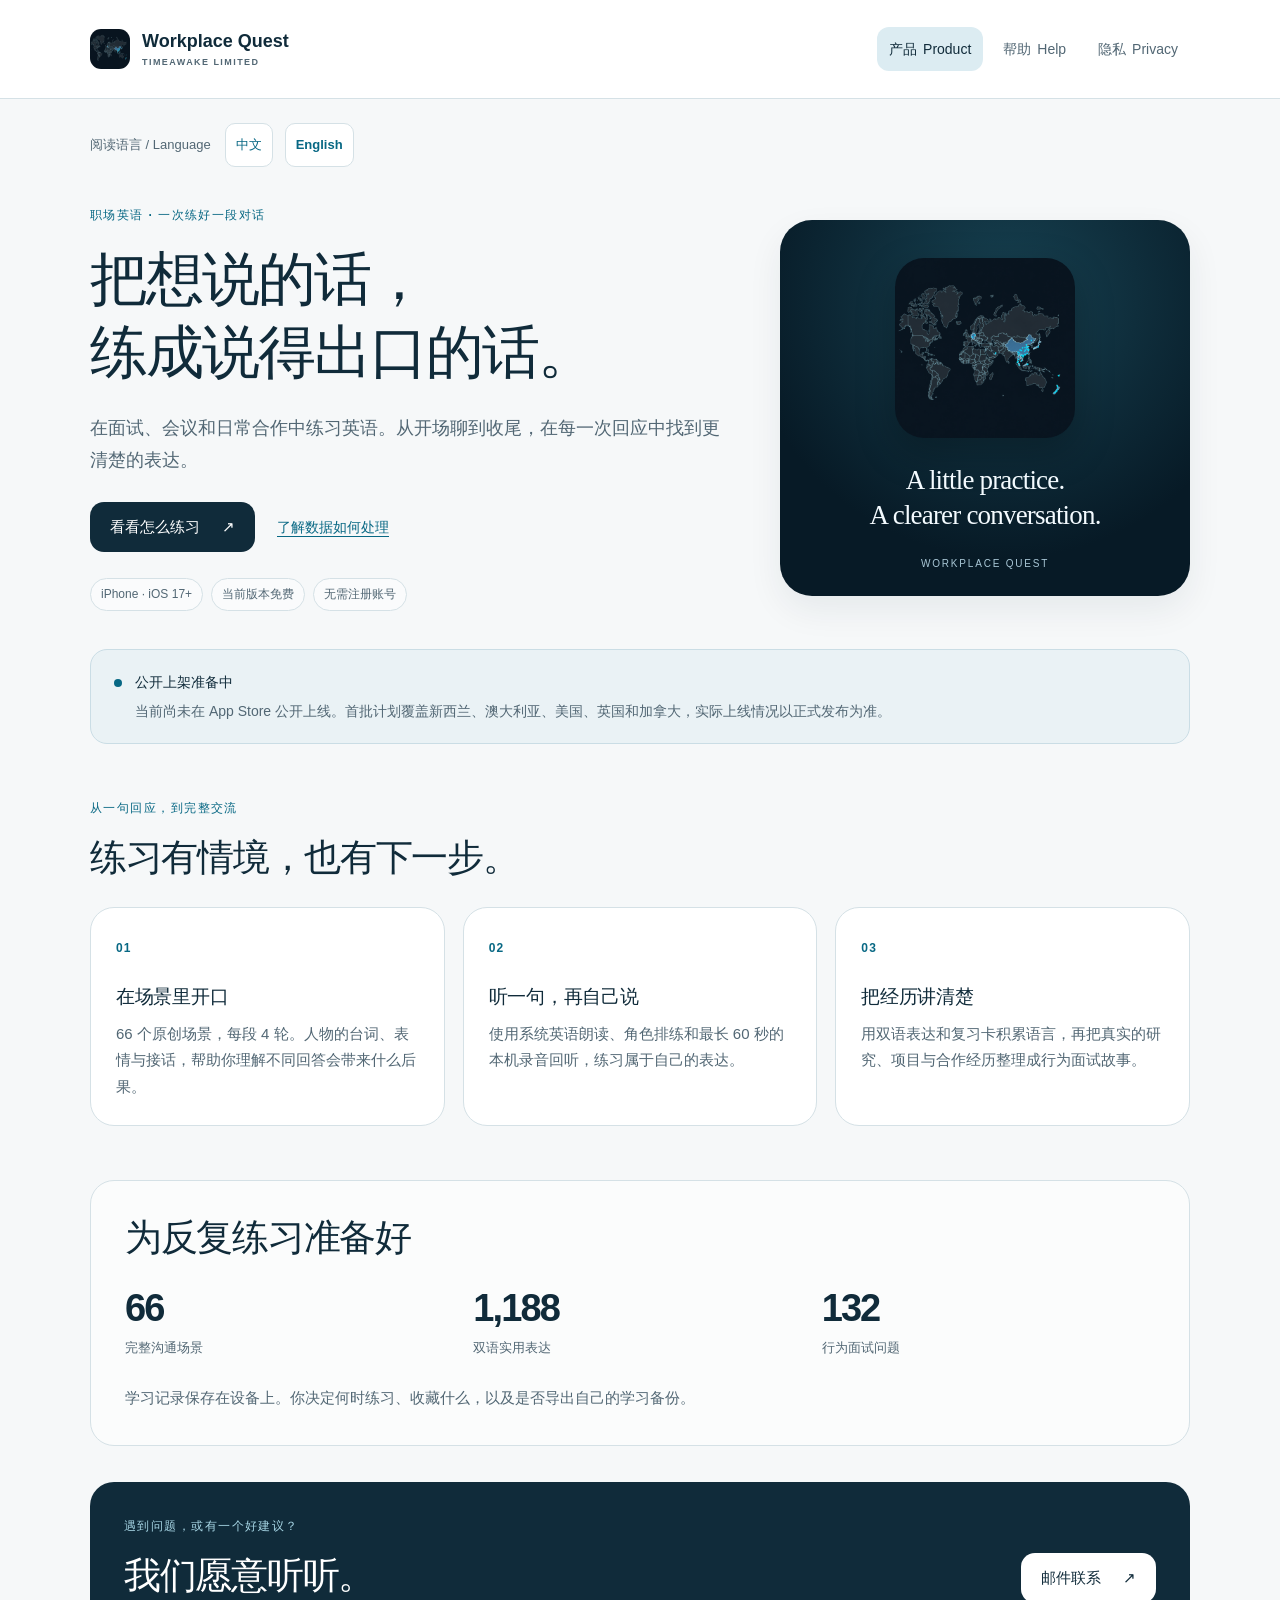
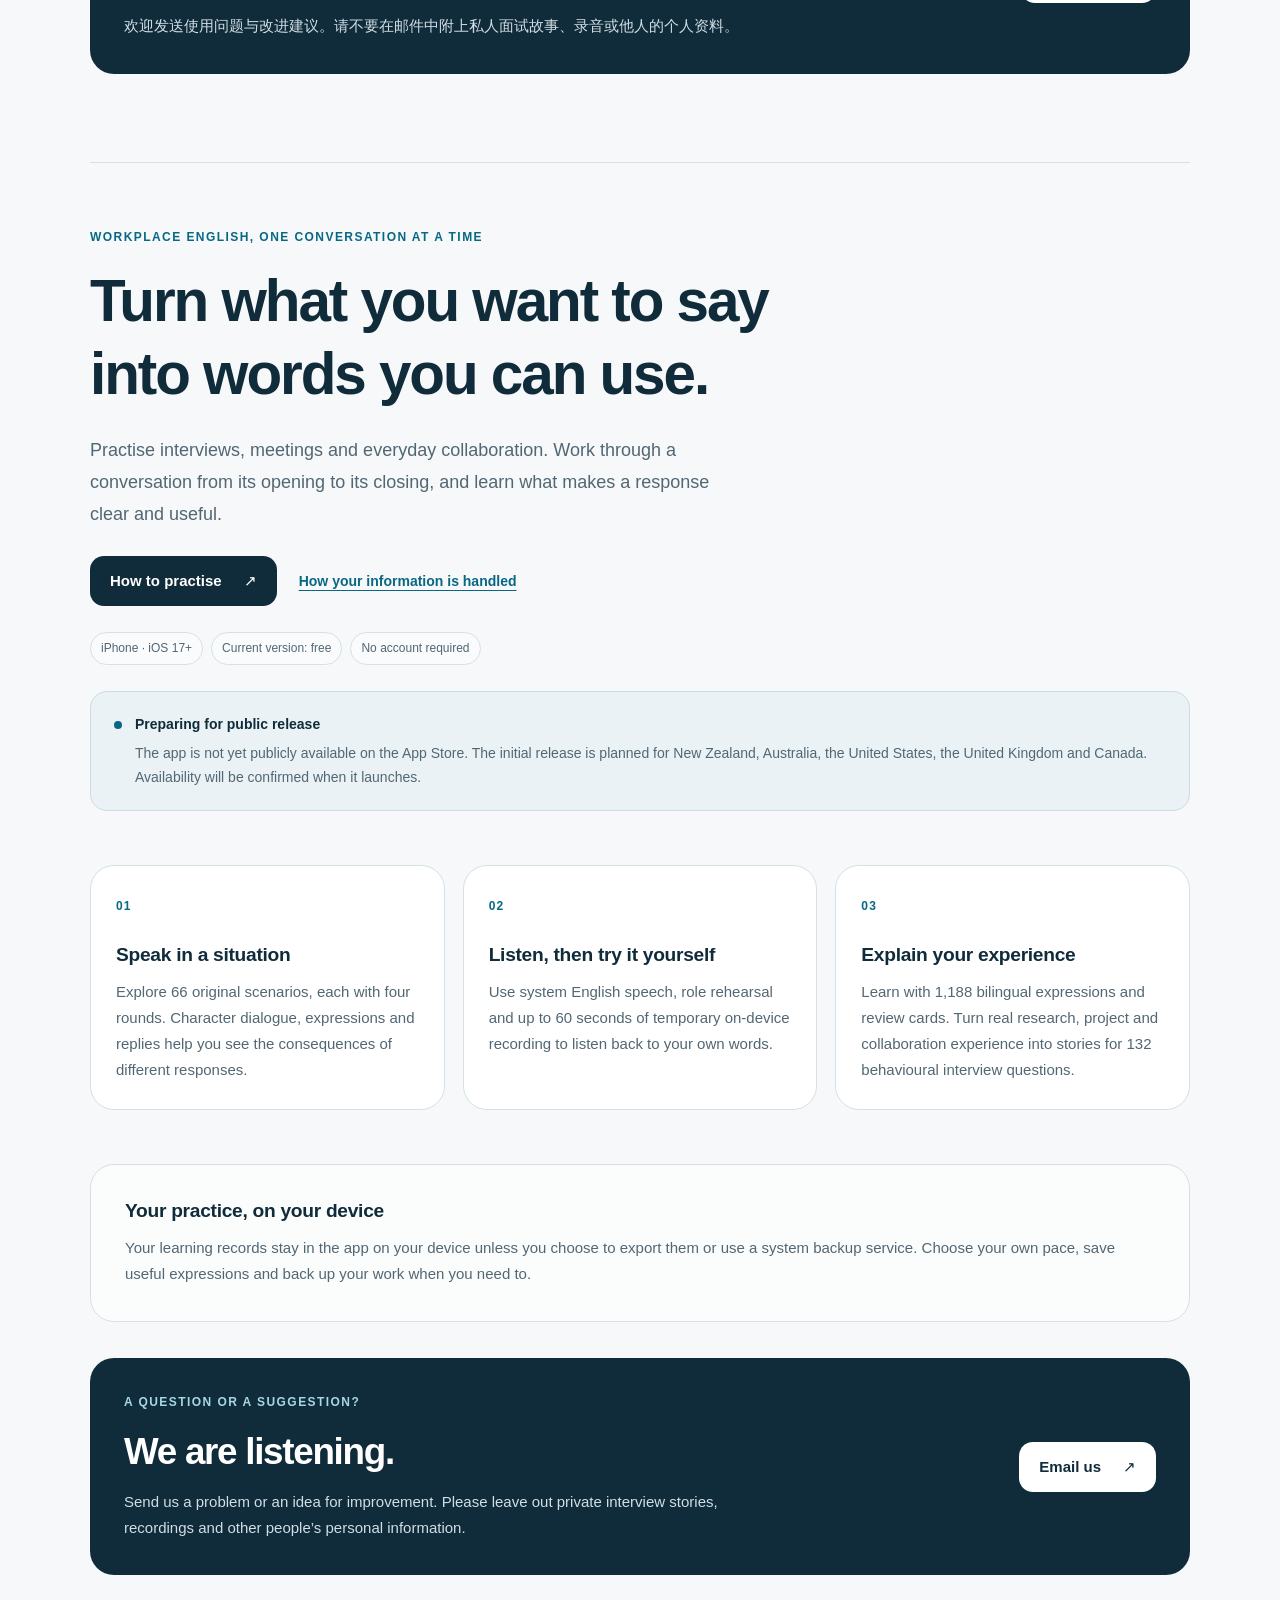
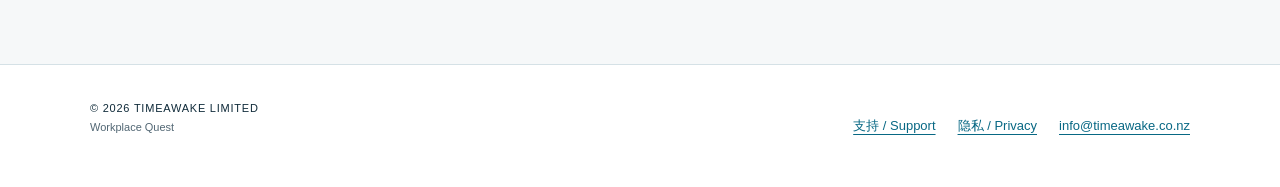
==== index.html @ f2a4020d "Publish Workplace Quest support and privacy pages" ====
<!doctype html>
<html lang="zh-Hans">
<head>
<meta charset="utf-8">
<meta name="viewport" content="width=device-width, initial-scale=1">
<meta name="description" content="Workplace Quest：66个原创职场英语场景，双语表达与口语练习。当前免费，公开上架准备中。">
<meta name="theme-color" content="#0a2433">
<title>职场英语练习 / Workplace English Practice · Workplace Quest</title>
<link rel="icon" type="image/png" href="favicon.png">
<link rel="stylesheet" href="styles.css">
</head>
<body>
<a class="skip-link" href="#main">跳到正文 / Skip to content</a>
<header class="site-header">
<div class="shell header-inner">
<a class="brand" href="index.html"><img src="icon.png" width="40" height="40" alt=""><span>Workplace Quest<small>TIMEAWAKE LIMITED</small></span></a>
<nav class="primary-nav" aria-label="网站导航 / Site navigation">
<a href="index.html" aria-current="page">产品 <span lang="en">Product</span></a>
<a href="support.html">帮助 <span lang="en">Help</span></a>
<a href="privacy.html">隐私 <span lang="en">Privacy</span></a>
</nav>
</div>
</header>
<main id="main" class="shell" tabindex="-1">
<nav class="language-nav" aria-label="选择阅读语言 / Reading language"><span>阅读语言 / Language</span><a href="#zh" lang="zh-Hans" hreflang="zh-Hans">中文</a><a href="#en" lang="en" hreflang="en">English</a></nav>

<section id="zh" lang="zh-Hans" class="language-section">
<div class="hero">
<div class="hero-copy"><p class="eyebrow">职场英语 · 一次练好一段对话</p><h1>把想说的话，<br>练成说得出口的话。</h1><p class="lead">在面试、会议和日常合作中练习英语。从开场聊到收尾，在每一次回应中找到更清楚的表达。</p><div class="hero-actions"><a class="button" href="support.html#zh">看看怎么练习 <span aria-hidden="true">↗</span></a><a class="text-link" href="privacy.html#zh">了解数据如何处理</a></div><ul class="pills"><li>iPhone · iOS 17+</li><li>当前版本免费</li><li>无需注册账号</li></ul></div>
<div class="hero-art"><img class="hero-icon" src="icon.png" width="210" height="210" alt="Workplace Quest 世界地图图标"><p lang="en">A little practice.<br>A clearer conversation.</p><span class="art-label">Workplace Quest</span></div>
</div>
<div class="release-note"><span class="status-dot" aria-hidden="true"></span><div><strong>公开上架准备中</strong><p>当前尚未在 App Store 公开上线。首批计划覆盖新西兰、澳大利亚、美国、英国和加拿大，实际上线情况以正式发布为准。</p></div></div>
<section class="section-block" aria-labelledby="features-zh"><div class="section-heading"><p class="eyebrow">从一句回应，到完整交流</p><h2 id="features-zh">练习有情境，也有下一步。</h2></div><div class="feature-grid">
<article class="feature-card"><span class="number">01</span><h3>在场景里开口</h3><p>66 个原创场景，每段 4 轮。人物的台词、表情与接话，帮助你理解不同回答会带来什么后果。</p></article>
<article class="feature-card"><span class="number">02</span><h3>听一句，再自己说</h3><p>使用系统英语朗读、角色排练和最长 60 秒的本机录音回听，练习属于自己的表达。</p></article>
<article class="feature-card"><span class="number">03</span><h3>把经历讲清楚</h3><p>用双语表达和复习卡积累语言，再把真实的研究、项目与合作经历整理成行为面试故事。</p></article>
</div></section>
<section class="quiet-panel" aria-labelledby="numbers-zh"><h2 id="numbers-zh">为反复练习准备好</h2><dl class="stats"><div><dt>66</dt><dd>完整沟通场景</dd></div><div><dt>1,188</dt><dd>双语实用表达</dd></div><div><dt>132</dt><dd>行为面试问题</dd></div></dl><p>学习记录保存在设备上。你决定何时练习、收藏什么，以及是否导出自己的学习备份。</p></section>
<section class="contact-panel"><div><p class="eyebrow">遇到问题，或有一个好建议？</p><h2>我们愿意听听。</h2><p>欢迎发送使用问题与改进建议。请不要在邮件中附上私人面试故事、录音或他人的个人资料。</p></div><a class="button button-light" href="mailto:info@timeawake.co.nz?subject=Workplace%20Quest%20feedback">邮件联系 <span aria-hidden="true">↗</span></a></section>
</section>
<section id="en" lang="en" class="language-section english-section">
<div class="section-heading"><p class="eyebrow">WORKPLACE ENGLISH, ONE CONVERSATION AT A TIME</p><h2 class="display-heading">Turn what you want to say<br>into words you can use.</h2><p class="lead">Practise interviews, meetings and everyday collaboration. Work through a conversation from its opening to its closing, and learn what makes a response clear and useful.</p><div class="hero-actions"><a class="button" href="support.html#en">How to practise <span aria-hidden="true">↗</span></a><a class="text-link" href="privacy.html#en">How your information is handled</a></div><ul class="pills"><li>iPhone · iOS 17+</li><li>Current version: free</li><li>No account required</li></ul></div>
<div class="release-note"><span class="status-dot" aria-hidden="true"></span><div><strong>Preparing for public release</strong><p>The app is not yet publicly available on the App Store. The initial release is planned for New Zealand, Australia, the United States, the United Kingdom and Canada. Availability will be confirmed when it launches.</p></div></div>
<div class="feature-grid section-block">
<article class="feature-card"><span class="number">01</span><h3>Speak in a situation</h3><p>Explore 66 original scenarios, each with four rounds. Character dialogue, expressions and replies help you see the consequences of different responses.</p></article>
<article class="feature-card"><span class="number">02</span><h3>Listen, then try it yourself</h3><p>Use system English speech, role rehearsal and up to 60 seconds of temporary on-device recording to listen back to your own words.</p></article>
<article class="feature-card"><span class="number">03</span><h3>Explain your experience</h3><p>Learn with 1,188 bilingual expressions and review cards. Turn real research, project and collaboration experience into stories for 132 behavioural interview questions.</p></article>
</div>
<div class="quiet-panel"><h3>Your practice, on your device</h3><p>Your learning records stay in the app on your device unless you choose to export them or use a system backup service. Choose your own pace, save useful expressions and back up your work when you need to.</p></div>
<section class="contact-panel"><div><p class="eyebrow">A QUESTION OR A SUGGESTION?</p><h2>We are listening.</h2><p>Send us a problem or an idea for improvement. Please leave out private interview stories, recordings and other people’s personal information.</p></div><a class="button button-light" href="mailto:info@timeawake.co.nz?subject=Workplace%20Quest%20feedback">Email us <span aria-hidden="true">↗</span></a></section>
</section>
</main>
<footer class="site-footer"><div class="shell footer-inner"><p>© 2026 TIMEAWAKE LIMITED<br><span>Workplace Quest</span></p><nav aria-label="页脚链接 / Footer links"><a href="support.html">支持 / Support</a><a href="privacy.html">隐私 / Privacy</a><a href="mailto:info@timeawake.co.nz">info@timeawake.co.nz</a></nav></div></footer>
</body>
</html>
---- styles.css ----
:root{color-scheme:light;--ink:#102b3a;--muted:#526774;--blue:#086884;--sky:#dcecf2;--paper:#f6f8f9;--line:#d5e1e6;--white:#fff;--radius:24px;font-family:-apple-system,BlinkMacSystemFont,"Segoe UI","PingFang SC","Microsoft YaHei",sans-serif;font-synthesis:none}
*{box-sizing:border-box}html{scroll-padding-top:24px}body{margin:0;background:var(--paper);color:var(--ink);line-height:1.75;font-size:16px;-webkit-text-size-adjust:100%}a{color:var(--blue);text-underline-offset:4px;text-decoration-thickness:1px;overflow-wrap:anywhere}a:hover{text-decoration-thickness:2px}a:focus-visible,summary:focus-visible{outline:3px solid #087da2;outline-offset:5px;border-radius:5px}p,h1,h2,h3,ul,ol,dl{margin-top:0}p{margin-bottom:1rem}p:last-child{margin-bottom:0}h1,h2,h3{line-height:1.25;letter-spacing:-.035em;overflow-wrap:anywhere}h1,.display-heading{font-size:clamp(2rem,4.9vw,3.65rem);font-weight:750;margin-bottom:24px}h2{font-size:clamp(1.6rem,3vw,2.3rem);margin-bottom:18px}h3{font-size:1.2rem;letter-spacing:-.015em;margin-bottom:12px}img{max-width:100%;height:auto;display:block}li+li{margin-top:8px}.shell{width:min(1100px,calc(100% - 48px));margin-inline:auto}.skip-link{position:absolute;left:12px;top:-120px;background:var(--white);padding:12px 18px;border:2px solid var(--blue);z-index:10}.skip-link:focus{top:12px}.site-header{background:var(--white);border-bottom:1px solid var(--line)}.header-inner{display:flex;justify-content:space-between;align-items:center;gap:20px;min-height:98px;padding-block:18px;flex-wrap:wrap}.brand{display:inline-flex;align-items:center;gap:12px;text-decoration:none;color:var(--ink);font-size:18px;font-weight:750;line-height:1.25}.brand img{border-radius:11px;flex:none}.brand small{display:block;font-size:9px;letter-spacing:.16em;color:var(--muted);margin-top:5px;font-weight:650}.primary-nav{display:flex;gap:8px;flex-wrap:wrap}.primary-nav a{display:flex;gap:6px;align-items:center;min-height:44px;padding:8px 12px;border-radius:12px;text-decoration:none;color:var(--muted);font-size:14px;font-weight:650}.primary-nav a[aria-current=page]{background:var(--sky);color:var(--ink)}.primary-nav a:hover{background:#edf4f7}.primary-nav span{font-weight:450}.language-nav{display:flex;align-items:center;gap:12px;flex-wrap:wrap;padding:24px 0 30px;color:var(--muted);font-size:13px}.language-nav>span{margin-right:2px}.language-nav a{min-height:44px;display:inline-flex;align-items:center;padding:6px 10px;background:var(--white);border:1px solid var(--line);border-radius:10px;text-decoration:none;font-weight:650}.language-section{scroll-margin-top:24px;padding-bottom:24px}.english-section{border-top:1px solid var(--line);margin-top:64px;padding-top:64px}.hero{display:grid;grid-template-columns:minmax(0,1.55fr) minmax(220px,1fr);gap:55px;align-items:center;padding:8px 0 38px}.eyebrow{font-size:12px;letter-spacing:.12em;font-weight:750;color:var(--blue);margin-bottom:16px}.lead{font-size:18px;line-height:1.8;color:var(--muted);max-width:650px}.hero-actions{display:flex;align-items:center;gap:22px;flex-wrap:wrap;margin-top:25px}.button{display:inline-flex;justify-content:center;align-items:center;gap:22px;min-height:48px;padding:12px 20px;background:var(--ink);color:var(--white);border-radius:14px;text-decoration:none;font-size:15px;font-weight:650;text-align:center}.button:hover{background:#194a61;text-decoration:none}.text-link{display:inline-flex;align-items:center;min-height:44px;font-weight:650;font-size:14px}.pills{list-style:none;display:flex;flex-wrap:wrap;gap:8px;padding:0;margin:26px 0 0}.pills li{margin:0;font-size:12px;padding:5px 10px;border:1px solid var(--line);border-radius:100px;color:var(--muted);background:#fff8}.hero-art{border-radius:32px;background:radial-gradient(circle at 55% 20%,#174252,#071a26 70%);padding:38px 22px 24px;display:flex;flex-direction:column;align-items:center;text-align:center;color:#f4fbff;min-width:0;box-shadow:0 14px 35px #132e3b12}.hero-icon{width:180px;border-radius:29px;box-shadow:0 14px 38px #0004}.hero-art p{font-family:Georgia,"Times New Roman",serif;font-size:27px;line-height:1.3;letter-spacing:-.03em;margin:25px 0 22px}.art-label{font-size:10px;letter-spacing:.18em;text-transform:uppercase;color:#a9c7d6}.release-note{display:flex;align-items:flex-start;gap:13px;padding:20px 23px;background:#eaf2f5;border:1px solid #cadde5;border-radius:17px;font-size:14px}.release-note p{color:var(--muted);margin-top:4px}.status-dot{width:8px;height:8px;background:var(--blue);border-radius:50%;margin-top:9px;flex:none}.section-block{margin-block:54px}.section-heading{margin-bottom:26px;max-width:800px}.feature-grid{display:grid;grid-template-columns:repeat(3,minmax(0,1fr));gap:18px}.feature-card{background:var(--white);border:1px solid var(--line);border-radius:var(--radius);padding:25px}.feature-card p{font-size:15px;color:var(--muted)}.number{display:inline-block;font-size:12px;letter-spacing:.1em;color:var(--blue);font-weight:750;margin-bottom:26px}.quiet-panel{padding:34px;border-radius:var(--radius);border:1px solid var(--line);background:#fff9}.quiet-panel>p{color:var(--muted);font-size:15px}.stats{display:grid;grid-template-columns:repeat(3,minmax(0,1fr));gap:15px;margin:25px 0}.stats dt{font-size:38px;line-height:1.2;letter-spacing:-.05em;font-weight:750}.stats dd{margin:6px 0 0;color:var(--muted);font-size:13px}.contact-panel{display:flex;align-items:center;justify-content:space-between;gap:28px;padding:34px;background:var(--ink);color:var(--white);border-radius:var(--radius);margin-top:36px}.contact-panel>div{max-width:650px}.contact-panel .eyebrow{color:#a7d6e5}.contact-panel p:not(.eyebrow){font-size:15px;color:#d0dfe5}.contact-panel h2{margin-bottom:14px}.button-light{background:var(--white);color:var(--ink);flex-shrink:0}.button-light:hover{background:var(--sky)}.narrow-section{max-width:800px;margin-inline:auto}.contact-card{background:var(--white);border:1px solid var(--line);border-radius:var(--radius);padding:28px;margin:30px 0}.contact-card h2,.contact-card h3{font-size:20px}.contact-card p{font-size:15px}.faq-list{margin:32px 0}.faq{border-bottom:1px solid var(--line);padding:0}.faq:first-child{border-top:1px solid var(--line)}.faq summary{cursor:pointer;padding:21px 4px;font-weight:650;min-height:48px;line-height:1.6}.faq-body{padding:0 4px 24px;color:var(--muted);font-size:15px}.faq-body ol{padding-left:23px}.small-print{font-size:13px;color:var(--muted)}.policy-summary{padding:22px;background:var(--sky);border-left:4px solid var(--blue);border-radius:0 14px 14px 0;margin:25px 0;font-size:15px}.policy-toc{display:grid;grid-template-columns:repeat(2,minmax(0,1fr));gap:4px 20px;margin:24px 0 40px;padding:22px;background:var(--white);border:1px solid var(--line);border-radius:18px}.policy-toc a{font-size:13px;min-height:44px;display:flex;align-items:center;line-height:1.5}.policy-section{margin-bottom:35px;scroll-margin-top:24px}.policy-section h3{font-size:21px}.policy-section p{font-size:15px;line-height:1.9;color:#344f60}.site-footer{margin-top:65px;padding:34px 0;border-top:1px solid var(--line);background:var(--white)}.footer-inner{display:flex;justify-content:space-between;gap:26px;flex-wrap:wrap}.footer-inner p{font-size:11px;letter-spacing:.07em;line-height:1.7}.footer-inner p span{color:var(--muted);letter-spacing:0}.footer-inner nav{display:flex;align-items:center;gap:8px 22px;flex-wrap:wrap}.footer-inner nav a{display:inline-flex;align-items:center;min-height:44px;font-size:13px}
@media(max-width:760px){.hero{grid-template-columns:1fr;gap:30px}.hero-art{max-width:360px;width:100%;margin-inline:auto;padding:24px;display:grid;grid-template-columns:130px minmax(0,1fr);gap:18px;text-align:left;align-items:center}.hero-icon{width:130px;border-radius:23px}.hero-art p{font-size:23px;margin:0}.art-label{grid-column:1/-1;text-align:center}.feature-grid{grid-template-columns:1fr}.feature-card{padding:24px}.number{margin-bottom:15px}.contact-panel{align-items:flex-start;flex-direction:column}.contact-panel .button{align-self:flex-start}.header-inner{gap:12px}.primary-nav{gap:2px}.primary-nav a{padding:8px 9px}.stats dt{font-size:31px}.quiet-panel,.contact-panel{padding:25px}.english-section{margin-top:48px;padding-top:48px}.section-block{margin-block:40px}}
@media(max-width:420px){.shell{width:calc(100% - 32px)}.header-inner{padding-block:15px;justify-content:center}.brand{margin-right:auto}.primary-nav{width:100%;justify-content:space-between}.primary-nav a{font-size:13px;padding:8px 7px}.language-nav{gap:8px;padding-block:20px 25px}.language-nav>span{font-size:11px}.hero-art{grid-template-columns:104px minmax(0,1fr);padding:20px;gap:16px}.hero-icon{width:104px;border-radius:20px}.hero-art p{font-size:20px}.lead{font-size:16px}.hero-actions{gap:10px 18px}.stats{gap:10px}.stats dt{font-size:29px}.stats dd{font-size:11px}.contact-card{padding:21px}.policy-toc{grid-template-columns:1fr;padding:16px}.policy-section h3{font-size:19px}.release-note{padding:18px}.quiet-panel{padding:23px}.footer-inner nav{gap:5px 16px}}
@media(prefers-reduced-motion:reduce){*{scroll-behavior:auto!important}}
@media print{.site-header,.language-nav,.site-footer,.skip-link,.hero-actions{display:none}.shell{width:100%}.language-section{break-before:auto}.english-section{margin-top:30px;padding-top:30px}.hero{display:block}.hero-art{display:none}.faq-body{display:block}.contact-panel{background:#fff;color:#000;border:1px solid #bbb}.contact-panel p:not(.eyebrow),.contact-panel .eyebrow{color:#333}a{color:#000}.policy-toc{display:none}}
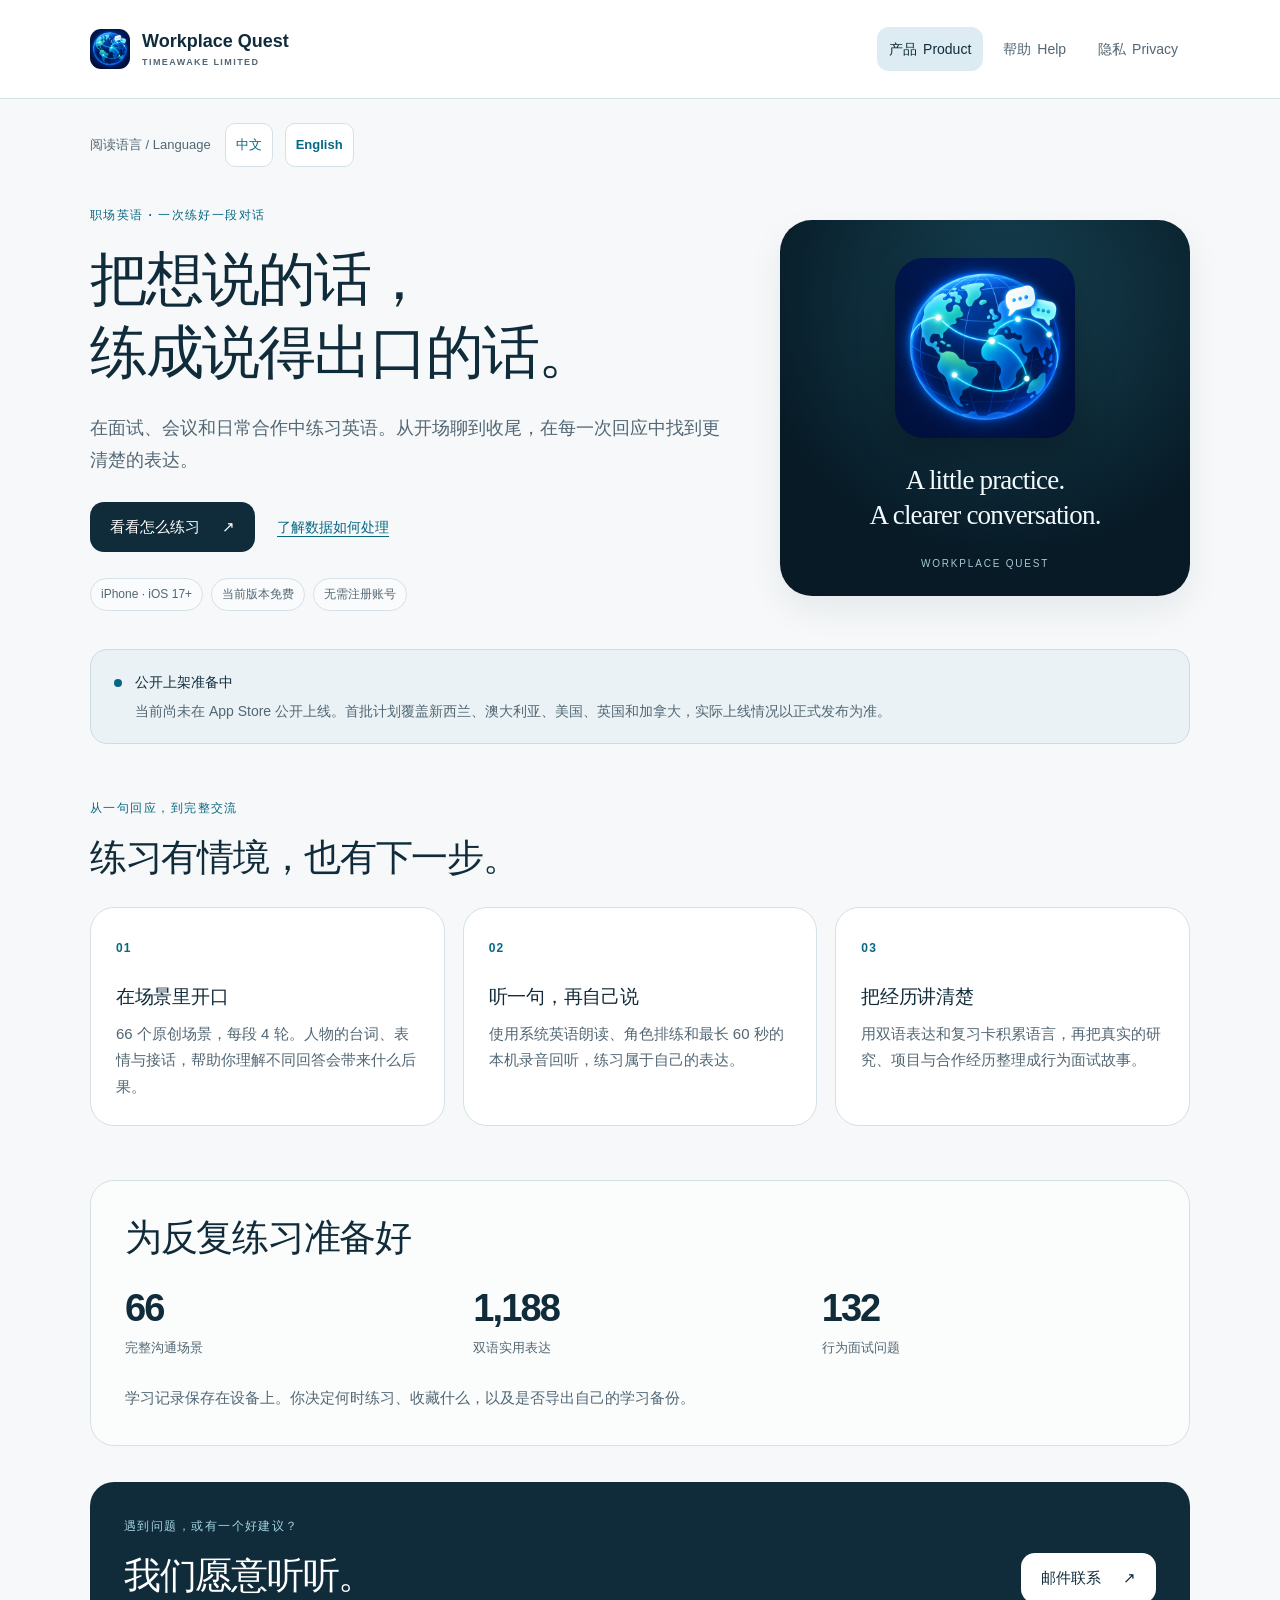
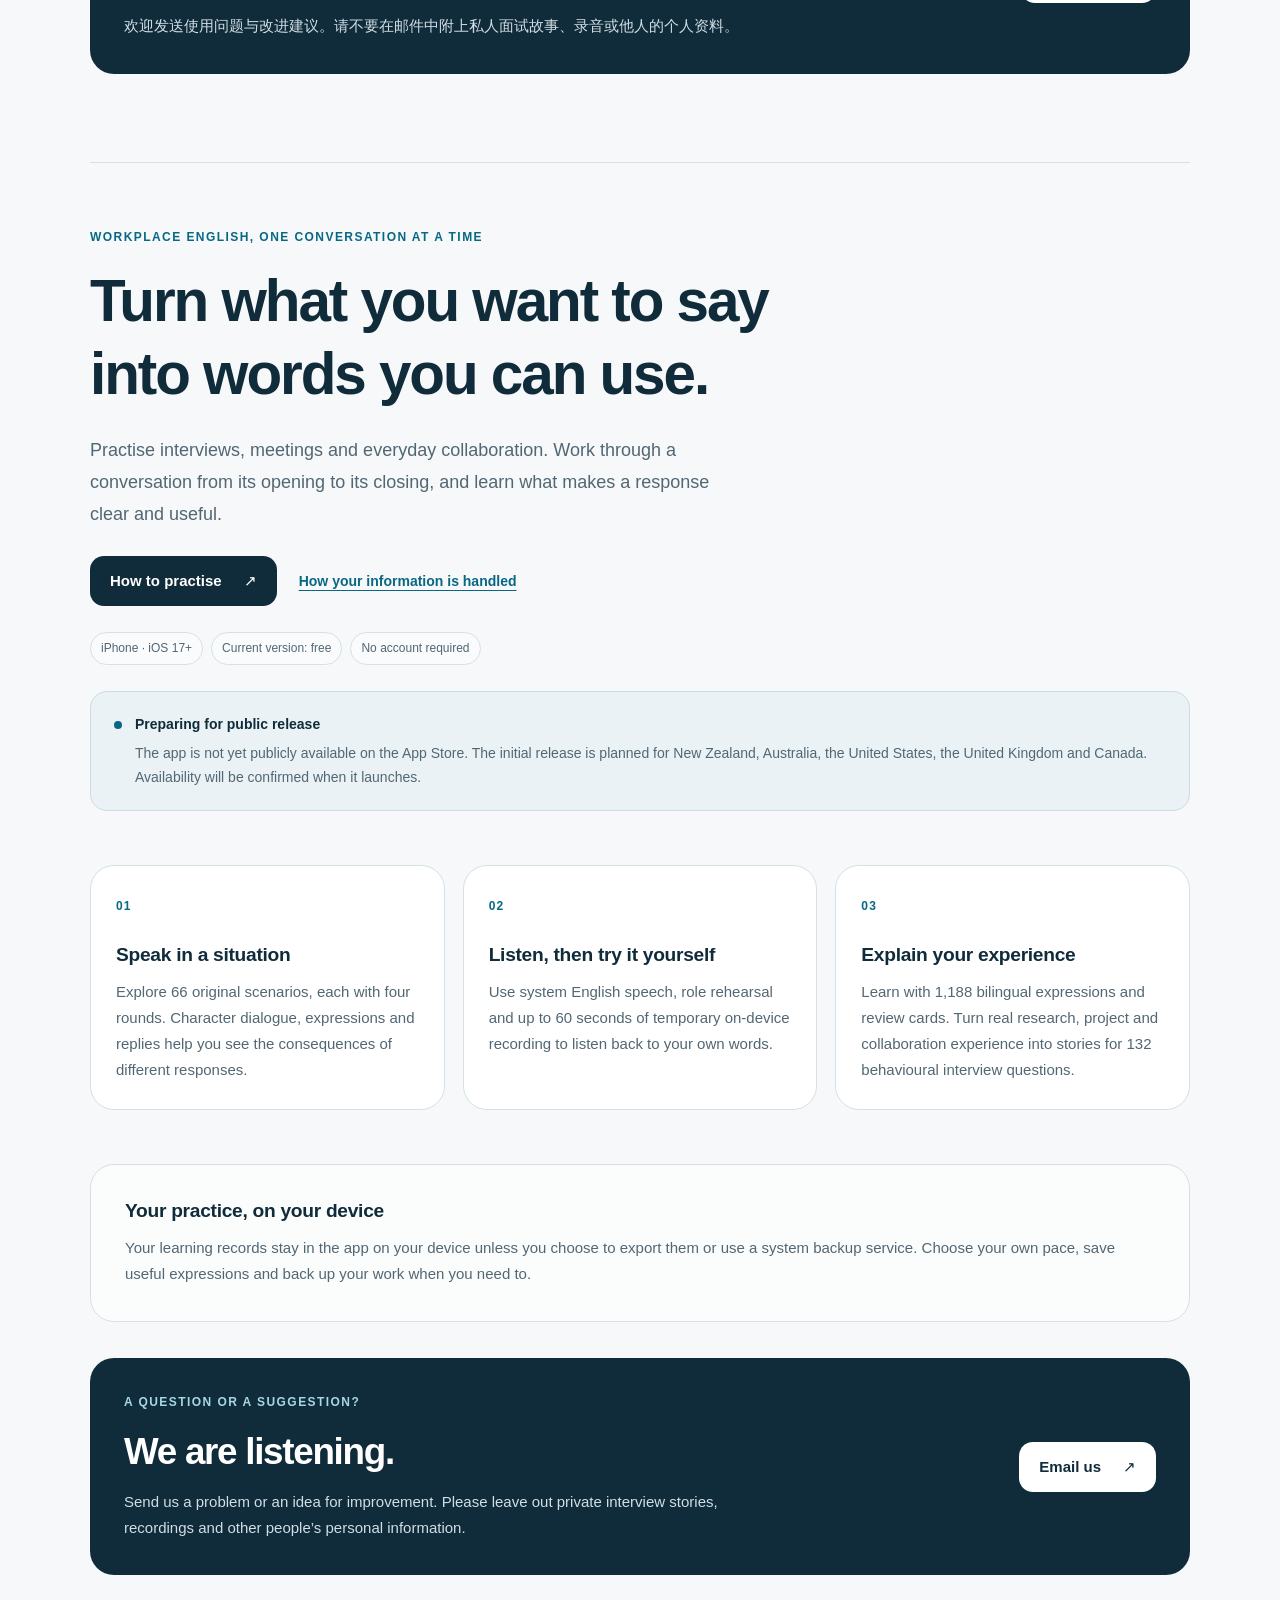
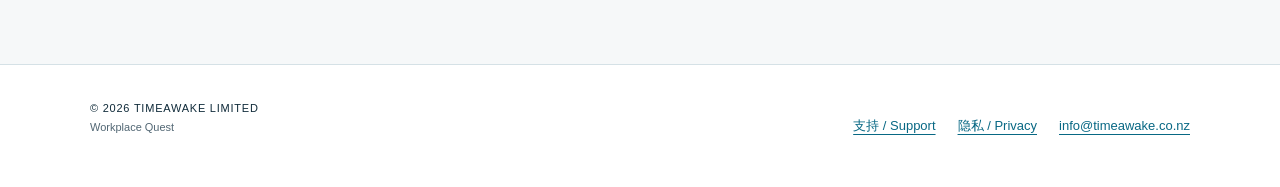
==== commit 85370216: "Publish Workplace Quest support and privacy pages" ====
--- a/index.html
+++ b/index.html
@@ -27,7 +27,7 @@
 <section id="zh" lang="zh-Hans" class="language-section">
 <div class="hero">
 <div class="hero-copy"><p class="eyebrow">职场英语 · 一次练好一段对话</p><h1>把想说的话，<br>练成说得出口的话。</h1><p class="lead">在面试、会议和日常合作中练习英语。从开场聊到收尾，在每一次回应中找到更清楚的表达。</p><div class="hero-actions"><a class="button" href="support.html#zh">看看怎么练习 <span aria-hidden="true">↗</span></a><a class="text-link" href="privacy.html#zh">了解数据如何处理</a></div><ul class="pills"><li>iPhone · iOS 17+</li><li>当前版本免费</li><li>无需注册账号</li></ul></div>
-<div class="hero-art"><img class="hero-icon" src="icon.png" width="210" height="210" alt="Workplace Quest 世界地图图标"><p lang="en">A little practice.<br>A clearer conversation.</p><span class="art-label">Workplace Quest</span></div>
+<div class="hero-art"><img class="hero-icon" src="icon.png" width="210" height="210" alt="Workplace Quest 全球沟通图标"><p lang="en">A little practice.<br>A clearer conversation.</p><span class="art-label">Workplace Quest</span></div>
 </div>
 <div class="release-note"><span class="status-dot" aria-hidden="true"></span><div><strong>公开上架准备中</strong><p>当前尚未在 App Store 公开上线。首批计划覆盖新西兰、澳大利亚、美国、英国和加拿大，实际上线情况以正式发布为准。</p></div></div>
 <section class="section-block" aria-labelledby="features-zh"><div class="section-heading"><p class="eyebrow">从一句回应，到完整交流</p><h2 id="features-zh">练习有情境，也有下一步。</h2></div><div class="feature-grid">
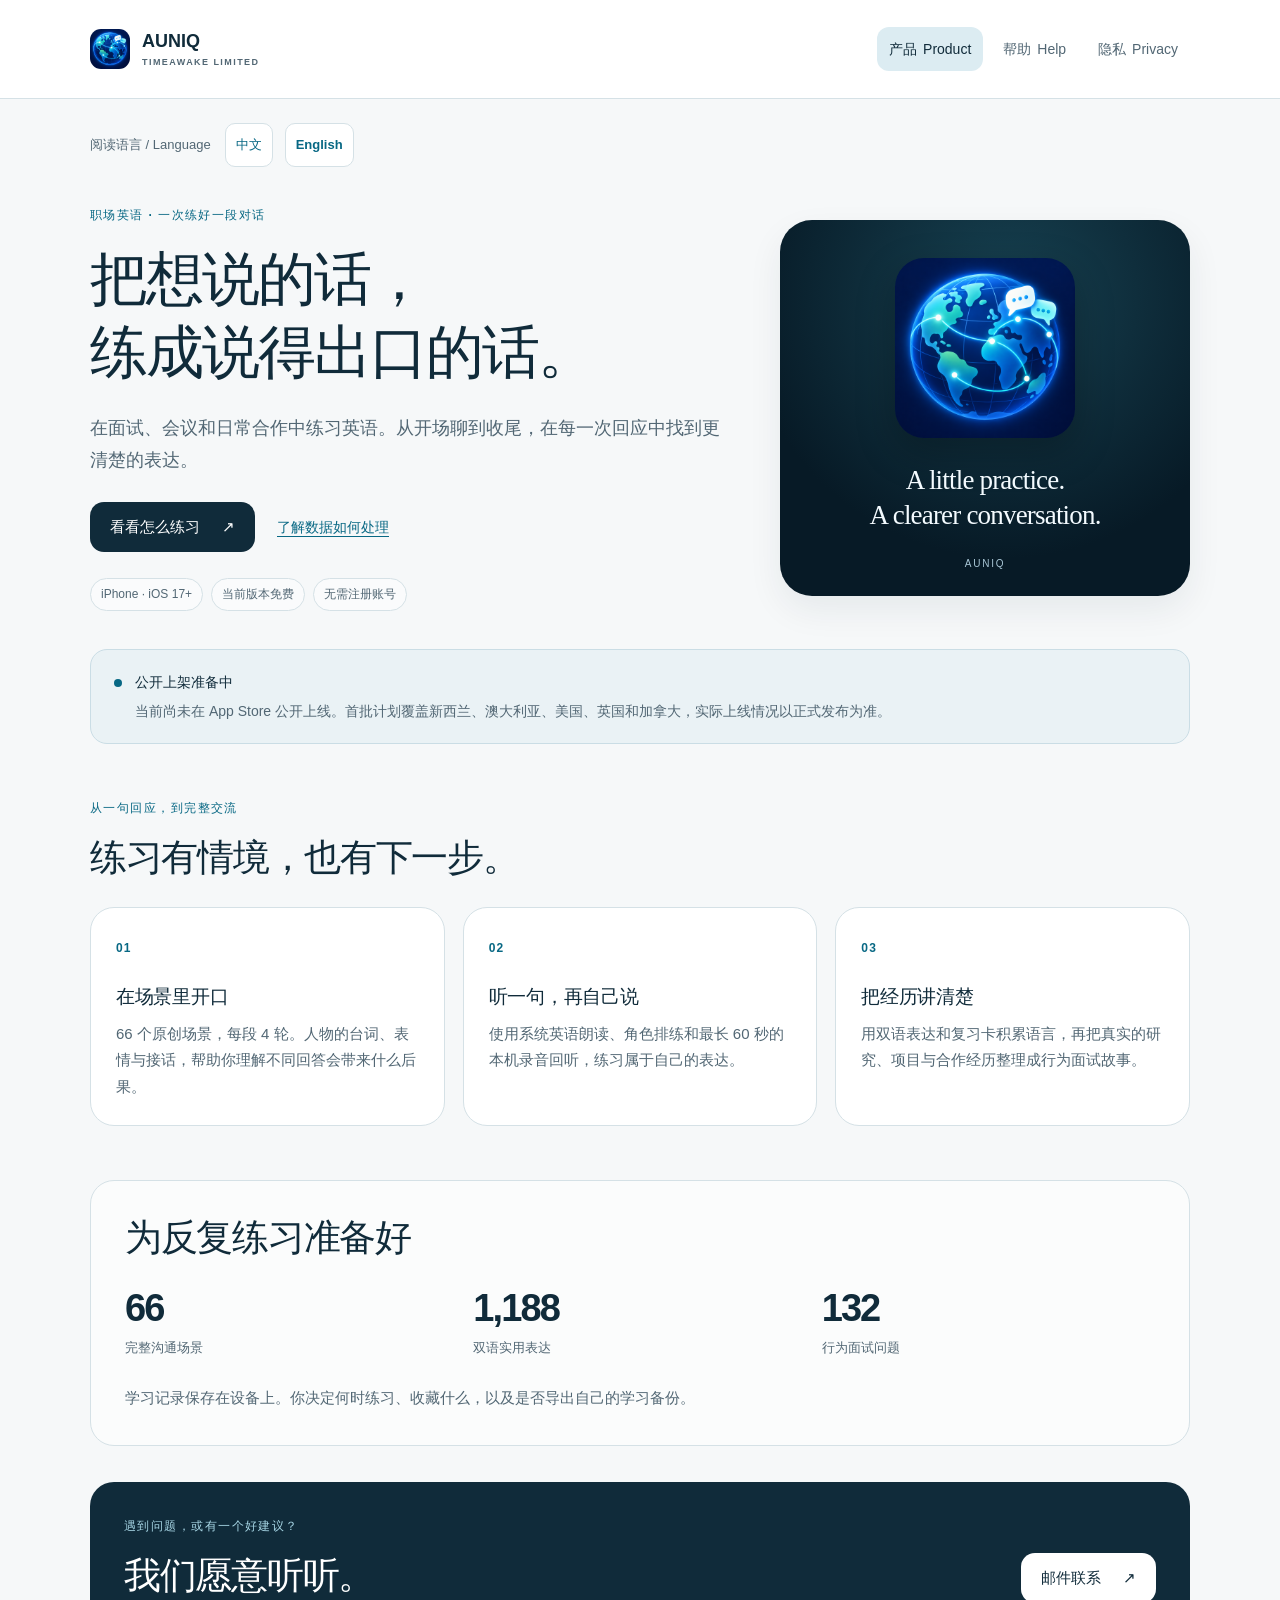
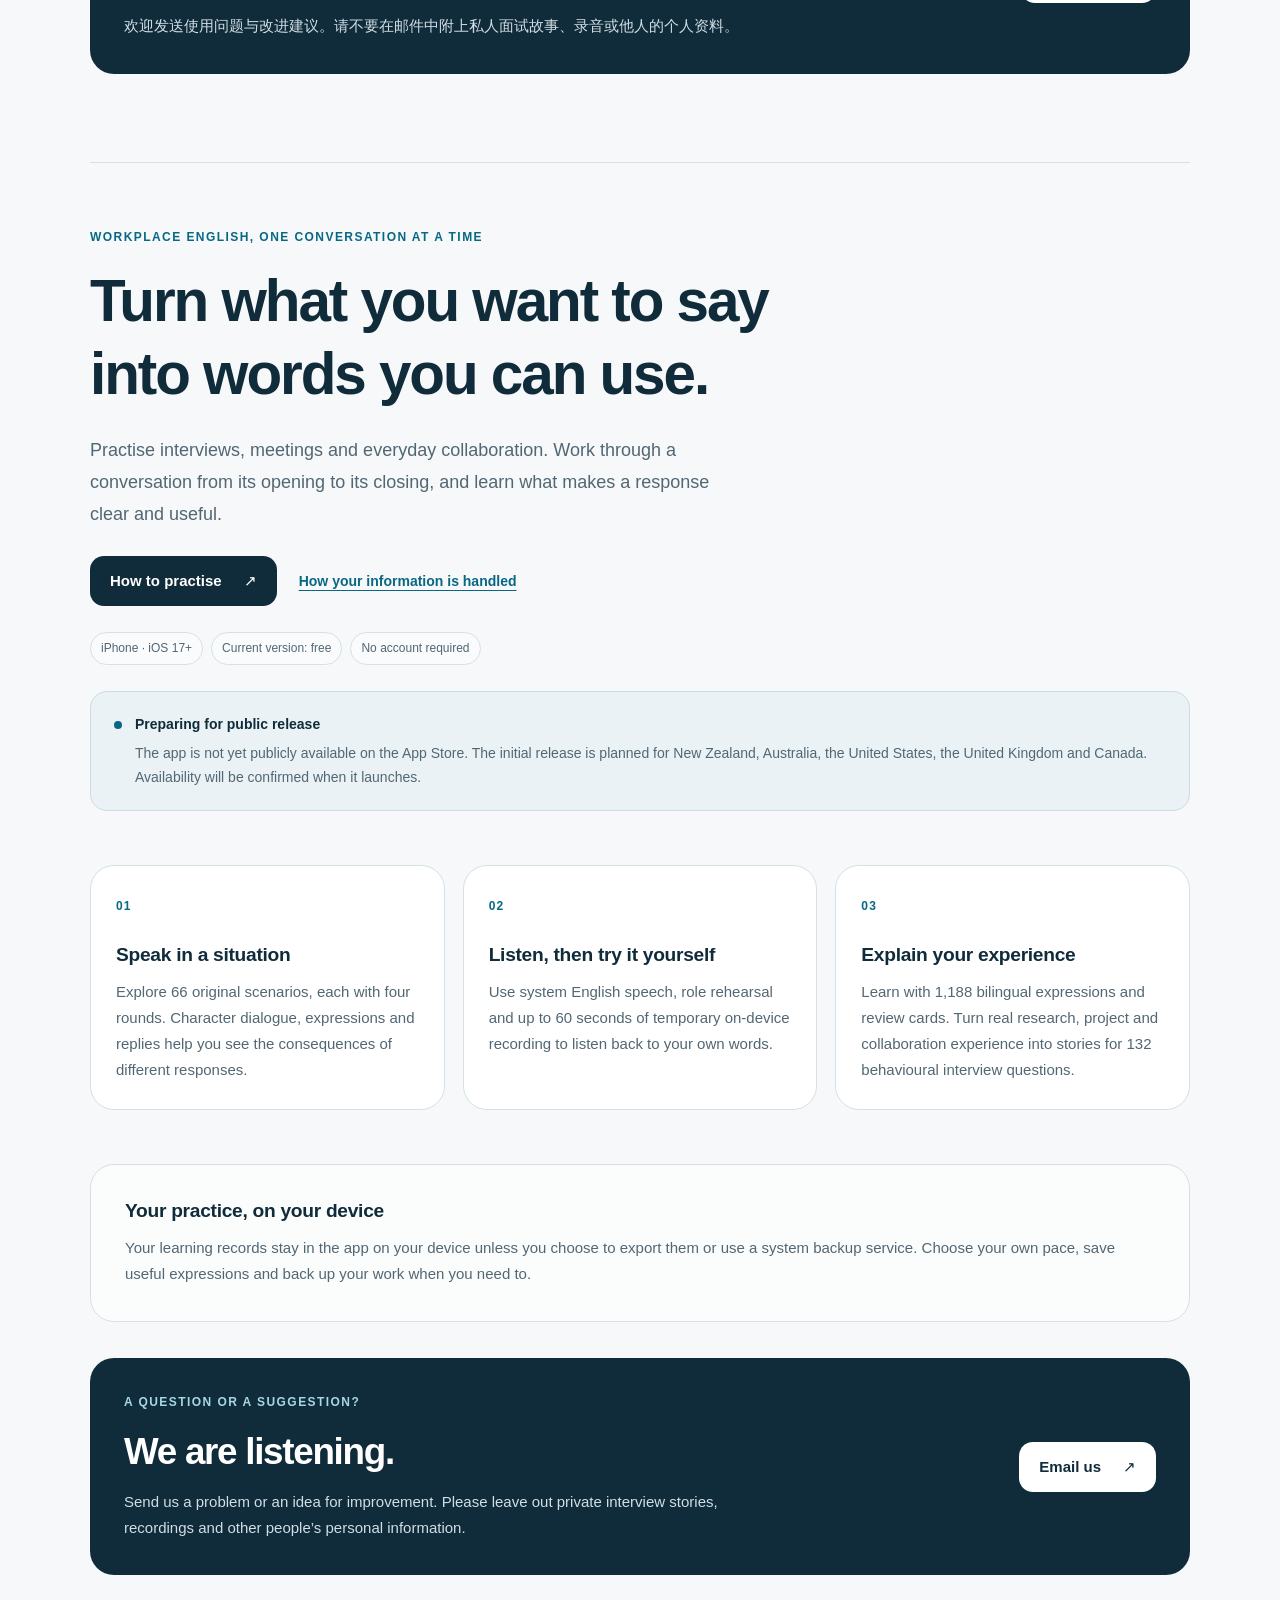
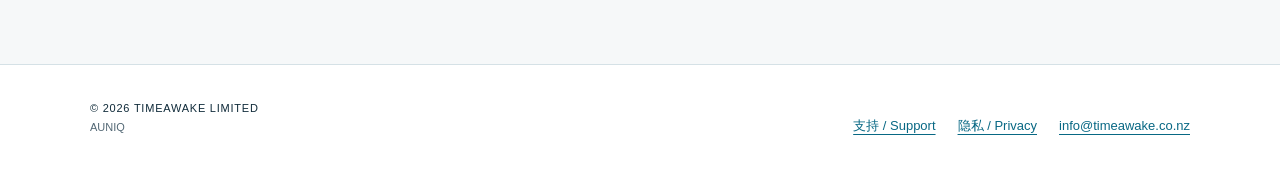
==== commit fbd4d17f: "Rename support site to AUNIQ" ====
--- a/index.html
+++ b/index.html
@@ -3,9 +3,9 @@
 <head>
 <meta charset="utf-8">
 <meta name="viewport" content="width=device-width, initial-scale=1">
-<meta name="description" content="Workplace Quest：66个原创职场英语场景，双语表达与口语练习。当前免费，公开上架准备中。">
+<meta name="description" content="AUNIQ：66个原创职场英语场景，双语表达与口语练习。当前免费，公开上架准备中。">
 <meta name="theme-color" content="#0a2433">
-<title>职场英语练习 / Workplace English Practice · Workplace Quest</title>
+<title>职场英语练习 / Workplace English Practice · AUNIQ</title>
 <link rel="icon" type="image/png" href="favicon.png">
 <link rel="stylesheet" href="styles.css">
 </head>
@@ -13,7 +13,7 @@
 <a class="skip-link" href="#main">跳到正文 / Skip to content</a>
 <header class="site-header">
 <div class="shell header-inner">
-<a class="brand" href="index.html"><img src="icon.png" width="40" height="40" alt=""><span>Workplace Quest<small>TIMEAWAKE LIMITED</small></span></a>
+<a class="brand" href="index.html"><img src="icon.png" width="40" height="40" alt=""><span>AUNIQ<small>TIMEAWAKE LIMITED</small></span></a>
 <nav class="primary-nav" aria-label="网站导航 / Site navigation">
 <a href="index.html" aria-current="page">产品 <span lang="en">Product</span></a>
 <a href="support.html">帮助 <span lang="en">Help</span></a>
@@ -27,7 +27,7 @@
 <section id="zh" lang="zh-Hans" class="language-section">
 <div class="hero">
 <div class="hero-copy"><p class="eyebrow">职场英语 · 一次练好一段对话</p><h1>把想说的话，<br>练成说得出口的话。</h1><p class="lead">在面试、会议和日常合作中练习英语。从开场聊到收尾，在每一次回应中找到更清楚的表达。</p><div class="hero-actions"><a class="button" href="support.html#zh">看看怎么练习 <span aria-hidden="true">↗</span></a><a class="text-link" href="privacy.html#zh">了解数据如何处理</a></div><ul class="pills"><li>iPhone · iOS 17+</li><li>当前版本免费</li><li>无需注册账号</li></ul></div>
-<div class="hero-art"><img class="hero-icon" src="icon.png" width="210" height="210" alt="Workplace Quest 全球沟通图标"><p lang="en">A little practice.<br>A clearer conversation.</p><span class="art-label">Workplace Quest</span></div>
+<div class="hero-art"><img class="hero-icon" src="icon.png" width="210" height="210" alt="AUNIQ 全球沟通图标"><p lang="en">A little practice.<br>A clearer conversation.</p><span class="art-label">AUNIQ</span></div>
 </div>
 <div class="release-note"><span class="status-dot" aria-hidden="true"></span><div><strong>公开上架准备中</strong><p>当前尚未在 App Store 公开上线。首批计划覆盖新西兰、澳大利亚、美国、英国和加拿大，实际上线情况以正式发布为准。</p></div></div>
 <section class="section-block" aria-labelledby="features-zh"><div class="section-heading"><p class="eyebrow">从一句回应，到完整交流</p><h2 id="features-zh">练习有情境，也有下一步。</h2></div><div class="feature-grid">
@@ -50,6 +50,6 @@
 <section class="contact-panel"><div><p class="eyebrow">A QUESTION OR A SUGGESTION?</p><h2>We are listening.</h2><p>Send us a problem or an idea for improvement. Please leave out private interview stories, recordings and other people’s personal information.</p></div><a class="button button-light" href="mailto:info@timeawake.co.nz?subject=Workplace%20Quest%20feedback">Email us <span aria-hidden="true">↗</span></a></section>
 </section>
 </main>
-<footer class="site-footer"><div class="shell footer-inner"><p>© 2026 TIMEAWAKE LIMITED<br><span>Workplace Quest</span></p><nav aria-label="页脚链接 / Footer links"><a href="support.html">支持 / Support</a><a href="privacy.html">隐私 / Privacy</a><a href="mailto:info@timeawake.co.nz">info@timeawake.co.nz</a></nav></div></footer>
+<footer class="site-footer"><div class="shell footer-inner"><p>© 2026 TIMEAWAKE LIMITED<br><span>AUNIQ</span></p><nav aria-label="页脚链接 / Footer links"><a href="support.html">支持 / Support</a><a href="privacy.html">隐私 / Privacy</a><a href="mailto:info@timeawake.co.nz">info@timeawake.co.nz</a></nav></div></footer>
 </body>
 </html>
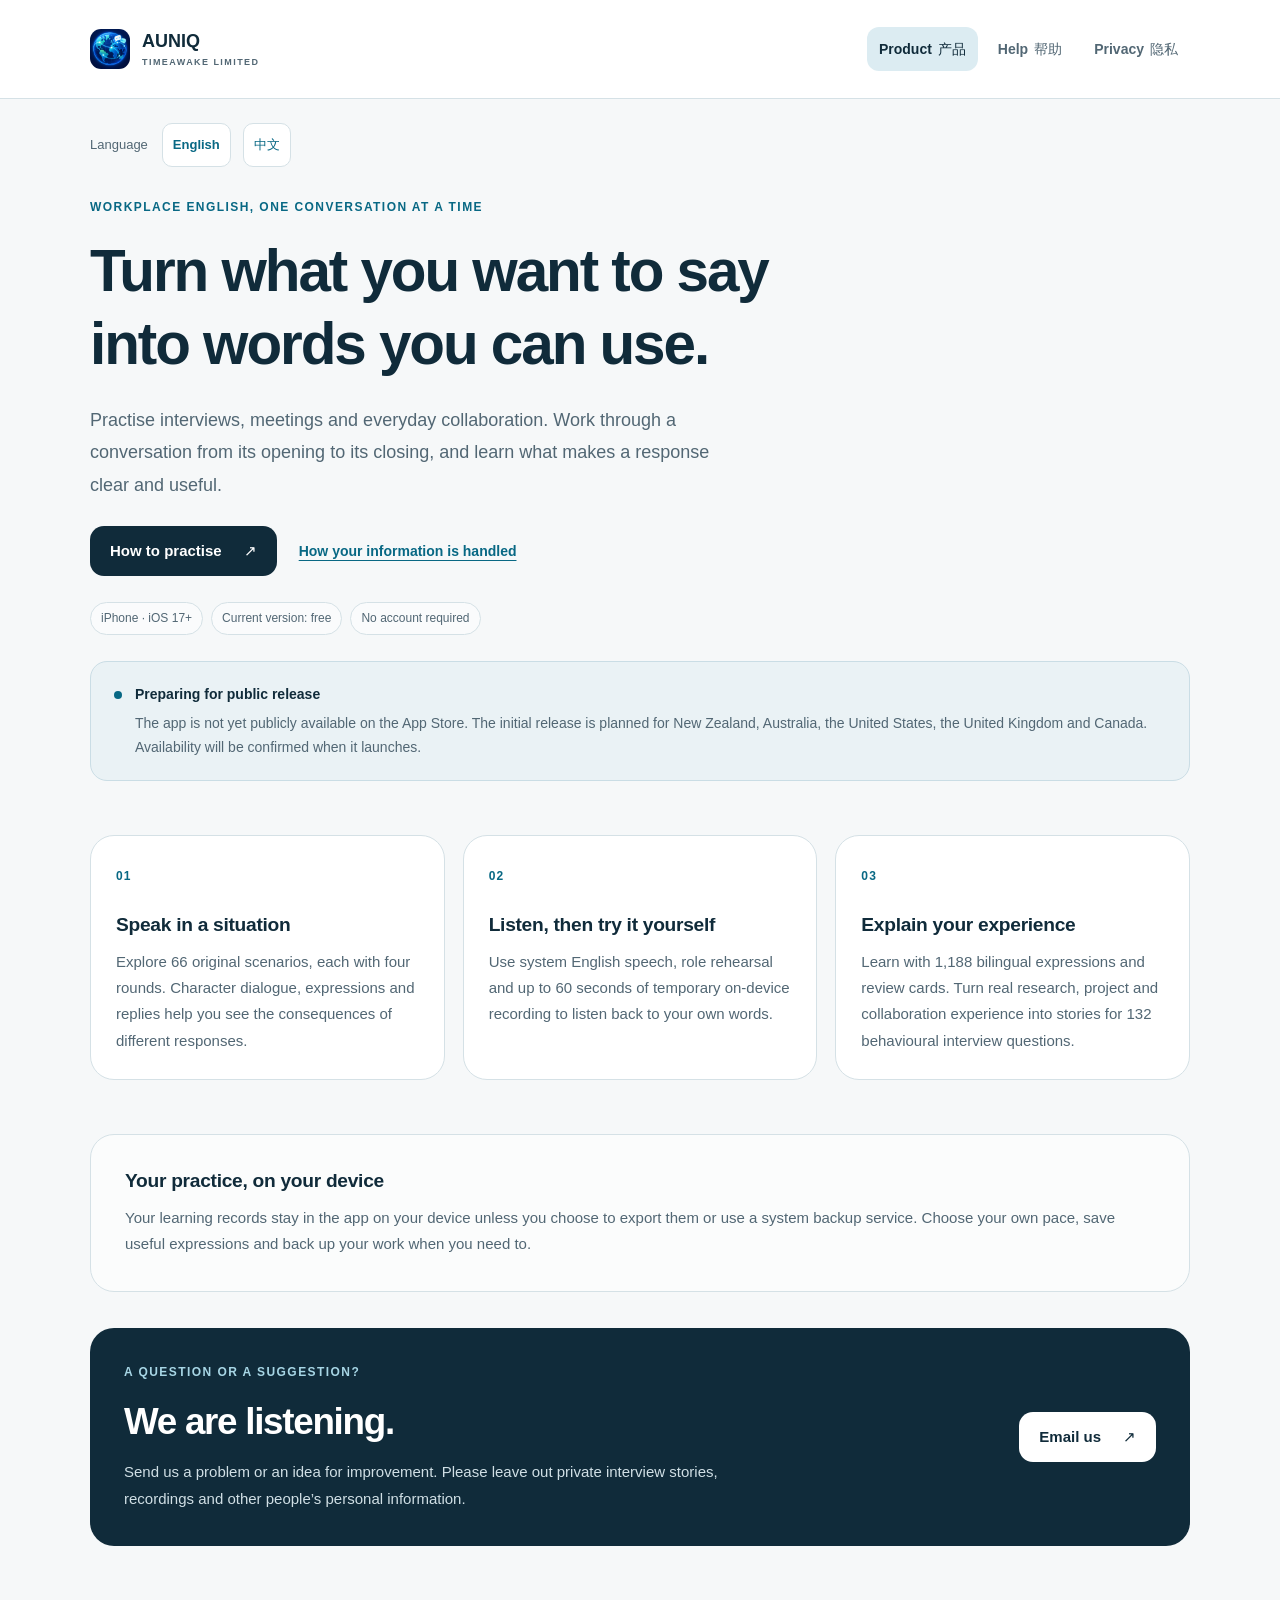
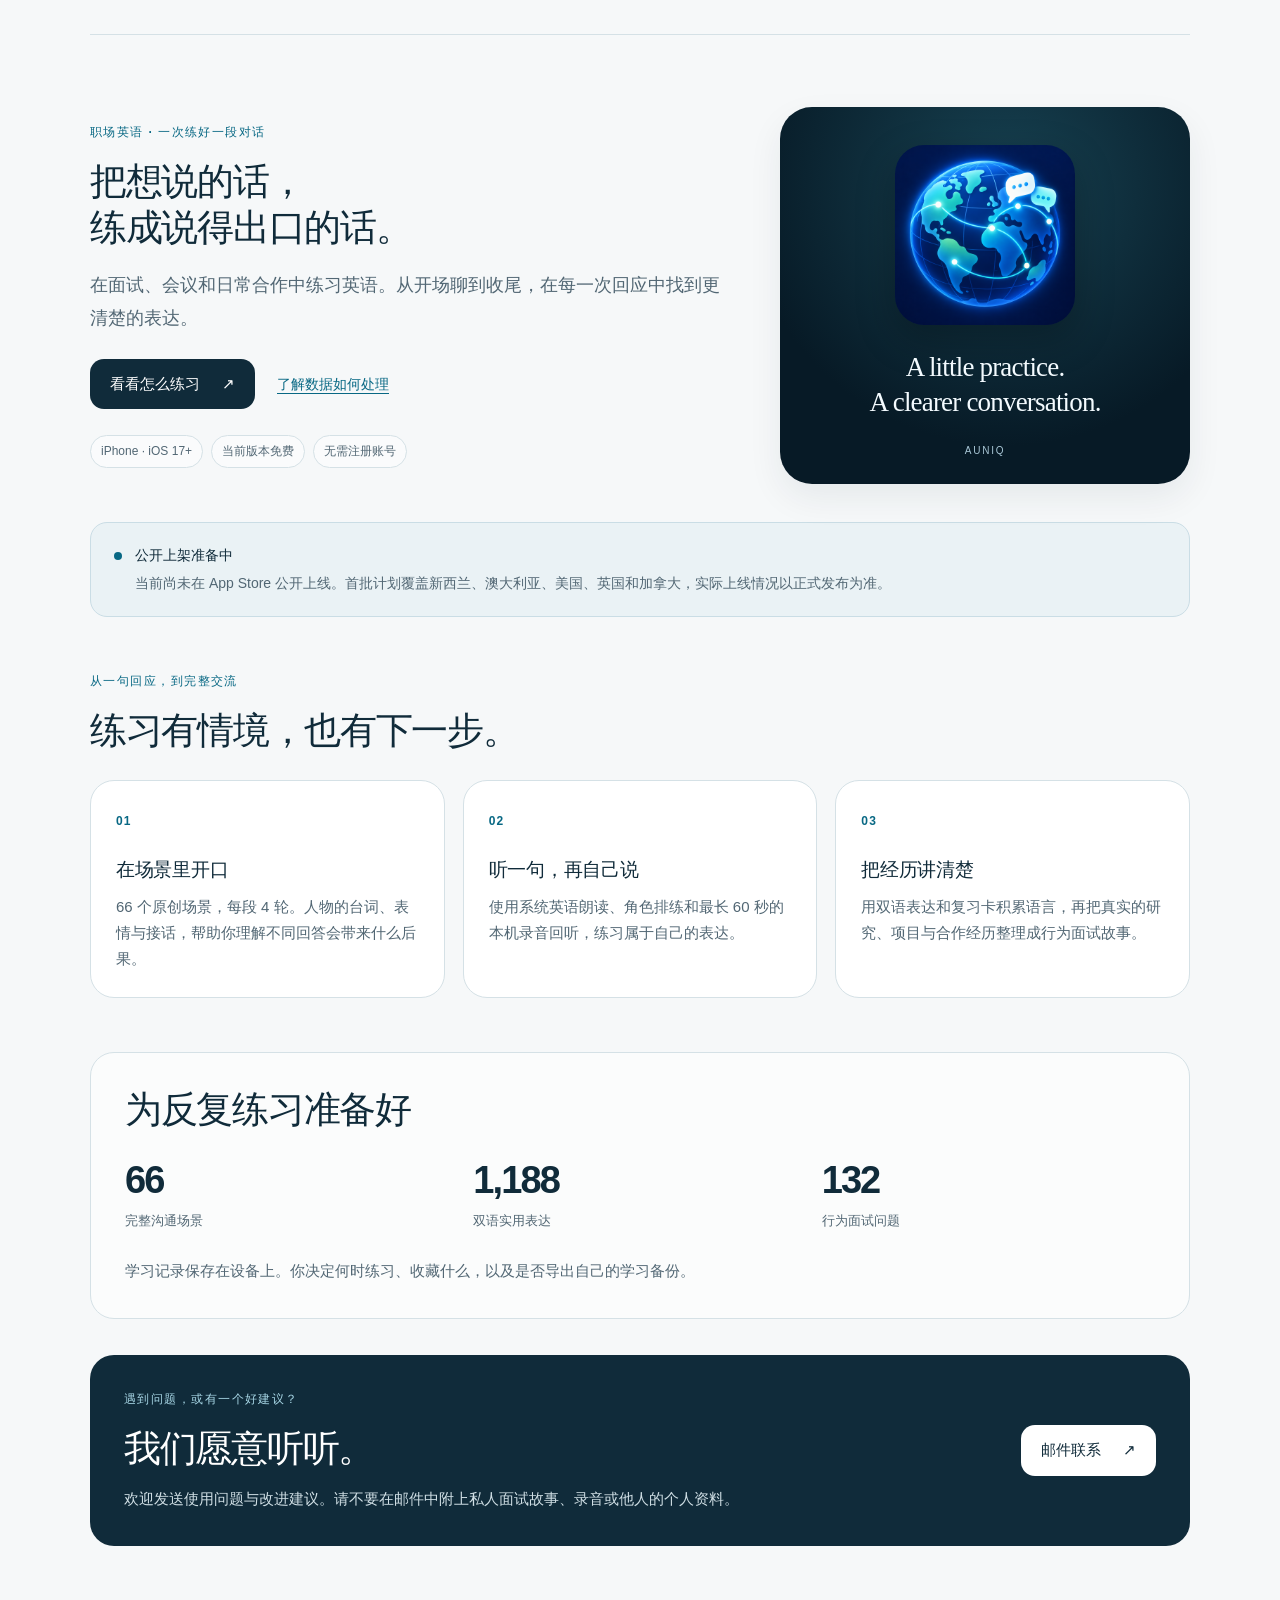
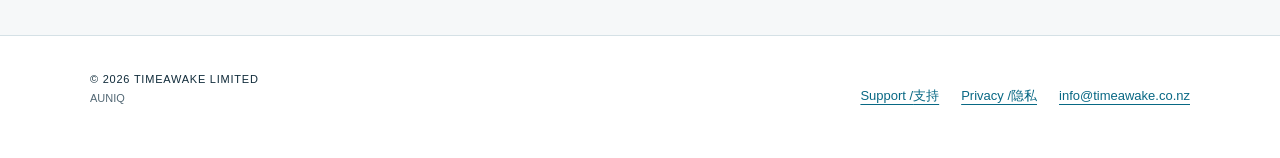
==== commit 7f085b61: "Open AUNIQ product and support pages in English with Chinese anchors" ====
--- a/index.html
+++ b/index.html
@@ -1,33 +1,45 @@
 <!doctype html>
-<html lang="zh-Hans">
+<html lang="en">
 <head>
 <meta charset="utf-8">
 <meta name="viewport" content="width=device-width, initial-scale=1">
-<meta name="description" content="AUNIQ：66个原创职场英语场景，双语表达与口语练习。当前免费，公开上架准备中。">
+<meta name="description" content="Practise workplace English with AUNIQ for iPhone. Explore bilingual scenarios, speaking practice and release information.">
 <meta name="theme-color" content="#0a2433">
-<title>职场英语练习 / Workplace English Practice · AUNIQ</title>
+<title>Workplace English Practice · AUNIQ</title>
 <link rel="icon" type="image/png" href="favicon.png">
-<link rel="stylesheet" href="styles.css">
+<link rel="stylesheet" href="assets/styles.css">
 </head>
 <body>
-<a class="skip-link" href="#main">跳到正文 / Skip to content</a>
+<a class="skip-link" href="#main">Skip to content</a>
 <header class="site-header">
 <div class="shell header-inner">
-<a class="brand" href="index.html"><img src="icon.png" width="40" height="40" alt=""><span>AUNIQ<small>TIMEAWAKE LIMITED</small></span></a>
-<nav class="primary-nav" aria-label="网站导航 / Site navigation">
-<a href="index.html" aria-current="page">产品 <span lang="en">Product</span></a>
-<a href="support.html">帮助 <span lang="en">Help</span></a>
-<a href="privacy.html">隐私 <span lang="en">Privacy</span></a>
+<a class="brand" href="index.html"><img src="assets/icon.png" width="40" height="40" alt=""><span>AUNIQ<small>TIMEAWAKE LIMITED</small></span></a>
+<nav class="primary-nav" aria-label="Site navigation">
+<a href="index.html" aria-current="page">Product <span lang="zh-Hans">产品</span></a>
+<a href="support.html">Help <span lang="zh-Hans">帮助</span></a>
+<a href="privacy.html">Privacy <span lang="zh-Hans">隐私</span></a>
 </nav>
 </div>
 </header>
 <main id="main" class="shell" tabindex="-1">
-<nav class="language-nav" aria-label="选择阅读语言 / Reading language"><span>阅读语言 / Language</span><a href="#zh" lang="zh-Hans" hreflang="zh-Hans">中文</a><a href="#en" lang="en" hreflang="en">English</a></nav>
+<nav class="language-nav" aria-label="Reading language"><span>Language</span><a href="#en" lang="en" hreflang="en">English</a><a href="#zh" lang="zh-Hans" hreflang="zh-Hans">中文</a></nav>
+
+<section id="en" lang="en" class="language-section">
+<div class="section-heading"><p class="eyebrow">WORKPLACE ENGLISH, ONE CONVERSATION AT A TIME</p><h1 class="display-heading">Turn what you want to say<br>into words you can use.</h1><p class="lead">Practise interviews, meetings and everyday collaboration. Work through a conversation from its opening to its closing, and learn what makes a response clear and useful.</p><div class="hero-actions"><a class="button" href="support.html#en">How to practise <span aria-hidden="true">↗</span></a><a class="text-link" href="privacy.html#en">How your information is handled</a></div><ul class="pills"><li>iPhone · iOS 17+</li><li>Current version: free</li><li>No account required</li></ul></div>
+<div class="release-note"><span class="status-dot" aria-hidden="true"></span><div><strong>Preparing for public release</strong><p>The app is not yet publicly available on the App Store. The initial release is planned for New Zealand, Australia, the United States, the United Kingdom and Canada. Availability will be confirmed when it launches.</p></div></div>
+<div class="feature-grid section-block">
+<article class="feature-card"><span class="number">01</span><h3>Speak in a situation</h3><p>Explore 66 original scenarios, each with four rounds. Character dialogue, expressions and replies help you see the consequences of different responses.</p></article>
+<article class="feature-card"><span class="number">02</span><h3>Listen, then try it yourself</h3><p>Use system English speech, role rehearsal and up to 60 seconds of temporary on-device recording to listen back to your own words.</p></article>
+<article class="feature-card"><span class="number">03</span><h3>Explain your experience</h3><p>Learn with 1,188 bilingual expressions and review cards. Turn real research, project and collaboration experience into stories for 132 behavioural interview questions.</p></article>
+</div>
+<div class="quiet-panel"><h3>Your practice, on your device</h3><p>Your learning records stay in the app on your device unless you choose to export them or use a system backup service. Choose your own pace, save useful expressions and back up your work when you need to.</p></div>
+<section class="contact-panel"><div><p class="eyebrow">A QUESTION OR A SUGGESTION?</p><h2>We are listening.</h2><p>Send us a problem or an idea for improvement. Please leave out private interview stories, recordings and other people’s personal information.</p></div><a class="button button-light" href="mailto:info@timeawake.co.nz?subject=Workplace%20Quest%20feedback">Email us <span aria-hidden="true">↗</span></a></section>
+</section>
 
 <section id="zh" lang="zh-Hans" class="language-section">
 <div class="hero">
-<div class="hero-copy"><p class="eyebrow">职场英语 · 一次练好一段对话</p><h1>把想说的话，<br>练成说得出口的话。</h1><p class="lead">在面试、会议和日常合作中练习英语。从开场聊到收尾，在每一次回应中找到更清楚的表达。</p><div class="hero-actions"><a class="button" href="support.html#zh">看看怎么练习 <span aria-hidden="true">↗</span></a><a class="text-link" href="privacy.html#zh">了解数据如何处理</a></div><ul class="pills"><li>iPhone · iOS 17+</li><li>当前版本免费</li><li>无需注册账号</li></ul></div>
-<div class="hero-art"><img class="hero-icon" src="icon.png" width="210" height="210" alt="AUNIQ 全球沟通图标"><p lang="en">A little practice.<br>A clearer conversation.</p><span class="art-label">AUNIQ</span></div>
+<div class="hero-copy"><p class="eyebrow">职场英语 · 一次练好一段对话</p><h2>把想说的话，<br>练成说得出口的话。</h2><p class="lead">在面试、会议和日常合作中练习英语。从开场聊到收尾，在每一次回应中找到更清楚的表达。</p><div class="hero-actions"><a class="button" href="support.html#zh">看看怎么练习 <span aria-hidden="true">↗</span></a><a class="text-link" href="privacy.html#zh">了解数据如何处理</a></div><ul class="pills"><li>iPhone · iOS 17+</li><li>当前版本免费</li><li>无需注册账号</li></ul></div>
+<div class="hero-art"><img class="hero-icon" src="assets/icon.png" width="210" height="210" alt="AUNIQ 全球沟通图标"><p lang="en">A little practice.<br>A clearer conversation.</p><span class="art-label">AUNIQ</span></div>
 </div>
 <div class="release-note"><span class="status-dot" aria-hidden="true"></span><div><strong>公开上架准备中</strong><p>当前尚未在 App Store 公开上线。首批计划覆盖新西兰、澳大利亚、美国、英国和加拿大，实际上线情况以正式发布为准。</p></div></div>
 <section class="section-block" aria-labelledby="features-zh"><div class="section-heading"><p class="eyebrow">从一句回应，到完整交流</p><h2 id="features-zh">练习有情境，也有下一步。</h2></div><div class="feature-grid">
@@ -38,18 +50,7 @@
 <section class="quiet-panel" aria-labelledby="numbers-zh"><h2 id="numbers-zh">为反复练习准备好</h2><dl class="stats"><div><dt>66</dt><dd>完整沟通场景</dd></div><div><dt>1,188</dt><dd>双语实用表达</dd></div><div><dt>132</dt><dd>行为面试问题</dd></div></dl><p>学习记录保存在设备上。你决定何时练习、收藏什么，以及是否导出自己的学习备份。</p></section>
 <section class="contact-panel"><div><p class="eyebrow">遇到问题，或有一个好建议？</p><h2>我们愿意听听。</h2><p>欢迎发送使用问题与改进建议。请不要在邮件中附上私人面试故事、录音或他人的个人资料。</p></div><a class="button button-light" href="mailto:info@timeawake.co.nz?subject=Workplace%20Quest%20feedback">邮件联系 <span aria-hidden="true">↗</span></a></section>
 </section>
-<section id="en" lang="en" class="language-section english-section">
-<div class="section-heading"><p class="eyebrow">WORKPLACE ENGLISH, ONE CONVERSATION AT A TIME</p><h2 class="display-heading">Turn what you want to say<br>into words you can use.</h2><p class="lead">Practise interviews, meetings and everyday collaboration. Work through a conversation from its opening to its closing, and learn what makes a response clear and useful.</p><div class="hero-actions"><a class="button" href="support.html#en">How to practise <span aria-hidden="true">↗</span></a><a class="text-link" href="privacy.html#en">How your information is handled</a></div><ul class="pills"><li>iPhone · iOS 17+</li><li>Current version: free</li><li>No account required</li></ul></div>
-<div class="release-note"><span class="status-dot" aria-hidden="true"></span><div><strong>Preparing for public release</strong><p>The app is not yet publicly available on the App Store. The initial release is planned for New Zealand, Australia, the United States, the United Kingdom and Canada. Availability will be confirmed when it launches.</p></div></div>
-<div class="feature-grid section-block">
-<article class="feature-card"><span class="number">01</span><h3>Speak in a situation</h3><p>Explore 66 original scenarios, each with four rounds. Character dialogue, expressions and replies help you see the consequences of different responses.</p></article>
-<article class="feature-card"><span class="number">02</span><h3>Listen, then try it yourself</h3><p>Use system English speech, role rehearsal and up to 60 seconds of temporary on-device recording to listen back to your own words.</p></article>
-<article class="feature-card"><span class="number">03</span><h3>Explain your experience</h3><p>Learn with 1,188 bilingual expressions and review cards. Turn real research, project and collaboration experience into stories for 132 behavioural interview questions.</p></article>
-</div>
-<div class="quiet-panel"><h3>Your practice, on your device</h3><p>Your learning records stay in the app on your device unless you choose to export them or use a system backup service. Choose your own pace, save useful expressions and back up your work when you need to.</p></div>
-<section class="contact-panel"><div><p class="eyebrow">A QUESTION OR A SUGGESTION?</p><h2>We are listening.</h2><p>Send us a problem or an idea for improvement. Please leave out private interview stories, recordings and other people’s personal information.</p></div><a class="button button-light" href="mailto:info@timeawake.co.nz?subject=Workplace%20Quest%20feedback">Email us <span aria-hidden="true">↗</span></a></section>
-</section>
 </main>
-<footer class="site-footer"><div class="shell footer-inner"><p>© 2026 TIMEAWAKE LIMITED<br><span>AUNIQ</span></p><nav aria-label="页脚链接 / Footer links"><a href="support.html">支持 / Support</a><a href="privacy.html">隐私 / Privacy</a><a href="mailto:info@timeawake.co.nz">info@timeawake.co.nz</a></nav></div></footer>
+<footer class="site-footer"><div class="shell footer-inner"><p>© 2026 TIMEAWAKE LIMITED<br><span>AUNIQ</span></p><nav aria-label="Footer links"><a href="support.html">Support / <span lang="zh-Hans">支持</span></a><a href="privacy.html">Privacy / <span lang="zh-Hans">隐私</span></a><a href="mailto:info@timeawake.co.nz">info@timeawake.co.nz</a></nav></div></footer>
 </body>
 </html>
--- a/assets/styles.css
+++ b/assets/styles.css
@@ -0,0 +1,6 @@
+:root{color-scheme:light;--ink:#102b3a;--muted:#526774;--blue:#086884;--sky:#dcecf2;--paper:#f6f8f9;--line:#d5e1e6;--white:#fff;--radius:24px;font-family:-apple-system,BlinkMacSystemFont,"Segoe UI","PingFang SC","Microsoft YaHei",sans-serif;font-synthesis:none}
+*{box-sizing:border-box}html{scroll-padding-top:24px}body{margin:0;background:var(--paper);color:var(--ink);line-height:1.75;font-size:16px;-webkit-text-size-adjust:100%}a{color:var(--blue);text-underline-offset:4px;text-decoration-thickness:1px;overflow-wrap:anywhere}a:hover{text-decoration-thickness:2px}a:focus-visible,summary:focus-visible{outline:3px solid #087da2;outline-offset:5px;border-radius:5px}p,h1,h2,h3,ul,ol,dl{margin-top:0}p{margin-bottom:1rem}p:last-child{margin-bottom:0}h1,h2,h3{line-height:1.25;letter-spacing:-.035em;overflow-wrap:anywhere}h1,.display-heading{font-size:clamp(2rem,4.9vw,3.65rem);font-weight:750;margin-bottom:24px}h2{font-size:clamp(1.6rem,3vw,2.3rem);margin-bottom:18px}h3{font-size:1.2rem;letter-spacing:-.015em;margin-bottom:12px}img{max-width:100%;height:auto;display:block}li+li{margin-top:8px}.shell{width:min(1100px,calc(100% - 48px));margin-inline:auto}.skip-link{position:absolute;left:12px;top:-120px;background:var(--white);padding:12px 18px;border:2px solid var(--blue);z-index:10}.skip-link:focus{top:12px}.site-header{background:var(--white);border-bottom:1px solid var(--line)}.header-inner{display:flex;justify-content:space-between;align-items:center;gap:20px;min-height:98px;padding-block:18px;flex-wrap:wrap}.brand{display:inline-flex;align-items:center;gap:12px;text-decoration:none;color:var(--ink);font-size:18px;font-weight:750;line-height:1.25}.brand img{border-radius:11px;flex:none}.brand small{display:block;font-size:9px;letter-spacing:.16em;color:var(--muted);margin-top:5px;font-weight:650}.primary-nav{display:flex;gap:8px;flex-wrap:wrap}.primary-nav a{display:flex;gap:6px;align-items:center;min-height:44px;padding:8px 12px;border-radius:12px;text-decoration:none;color:var(--muted);font-size:14px;font-weight:650}.primary-nav a[aria-current=page]{background:var(--sky);color:var(--ink)}.primary-nav a:hover{background:#edf4f7}.primary-nav span{font-weight:450}.language-nav{display:flex;align-items:center;gap:12px;flex-wrap:wrap;padding:24px 0 30px;color:var(--muted);font-size:13px}.language-nav>span{margin-right:2px}.language-nav a{min-height:44px;display:inline-flex;align-items:center;padding:6px 10px;background:var(--white);border:1px solid var(--line);border-radius:10px;text-decoration:none;font-weight:650}.language-section{scroll-margin-top:24px;padding-bottom:24px}.language-section + .language-section{border-top:1px solid var(--line);margin-top:64px;padding-top:64px}.hero{display:grid;grid-template-columns:minmax(0,1.55fr) minmax(220px,1fr);gap:55px;align-items:center;padding:8px 0 38px}.eyebrow{font-size:12px;letter-spacing:.12em;font-weight:750;color:var(--blue);margin-bottom:16px}.lead{font-size:18px;line-height:1.8;color:var(--muted);max-width:650px}.hero-actions{display:flex;align-items:center;gap:22px;flex-wrap:wrap;margin-top:25px}.button{display:inline-flex;justify-content:center;align-items:center;gap:22px;min-height:48px;padding:12px 20px;background:var(--ink);color:var(--white);border-radius:14px;text-decoration:none;font-size:15px;font-weight:650;text-align:center}.button:hover{background:#194a61;text-decoration:none}.text-link{display:inline-flex;align-items:center;min-height:44px;font-weight:650;font-size:14px}.pills{list-style:none;display:flex;flex-wrap:wrap;gap:8px;padding:0;margin:26px 0 0}.pills li{margin:0;font-size:12px;padding:5px 10px;border:1px solid var(--line);border-radius:100px;color:var(--muted);background:#fff8}.hero-art{border-radius:32px;background:radial-gradient(circle at 55% 20%,#174252,#071a26 70%);padding:38px 22px 24px;display:flex;flex-direction:column;align-items:center;text-align:center;color:#f4fbff;min-width:0;box-shadow:0 14px 35px #132e3b12}.hero-icon{width:180px;border-radius:29px;box-shadow:0 14px 38px #0004}.hero-art p{font-family:Georgia,"Times New Roman",serif;font-size:27px;line-height:1.3;letter-spacing:-.03em;margin:25px 0 22px}.art-label{font-size:10px;letter-spacing:.18em;text-transform:uppercase;color:#a9c7d6}.release-note{display:flex;align-items:flex-start;gap:13px;padding:20px 23px;background:#eaf2f5;border:1px solid #cadde5;border-radius:17px;font-size:14px}.release-note p{color:var(--muted);margin-top:4px}.status-dot{width:8px;height:8px;background:var(--blue);border-radius:50%;margin-top:9px;flex:none}.section-block{margin-block:54px}.section-heading{margin-bottom:26px;max-width:800px}.feature-grid{display:grid;grid-template-columns:repeat(3,minmax(0,1fr));gap:18px}.feature-card{background:var(--white);border:1px solid var(--line);border-radius:var(--radius);padding:25px}.feature-card p{font-size:15px;color:var(--muted)}.number{display:inline-block;font-size:12px;letter-spacing:.1em;color:var(--blue);font-weight:750;margin-bottom:26px}.quiet-panel{padding:34px;border-radius:var(--radius);border:1px solid var(--line);background:#fff9}.quiet-panel>p{color:var(--muted);font-size:15px}.stats{display:grid;grid-template-columns:repeat(3,minmax(0,1fr));gap:15px;margin:25px 0}.stats dt{font-size:38px;line-height:1.2;letter-spacing:-.05em;font-weight:750}.stats dd{margin:6px 0 0;color:var(--muted);font-size:13px}.contact-panel{display:flex;align-items:center;justify-content:space-between;gap:28px;padding:34px;background:var(--ink);color:var(--white);border-radius:var(--radius);margin-top:36px}.contact-panel>div{max-width:650px}.contact-panel .eyebrow{color:#a7d6e5}.contact-panel p:not(.eyebrow){font-size:15px;color:#d0dfe5}.contact-panel h2{margin-bottom:14px}.button-light{background:var(--white);color:var(--ink);flex-shrink:0}.button-light:hover{background:var(--sky)}.narrow-section{max-width:800px;margin-inline:auto}.contact-card{background:var(--white);border:1px solid var(--line);border-radius:var(--radius);padding:28px;margin:30px 0}.contact-card h2,.contact-card h3{font-size:20px}.contact-card p{font-size:15px}.faq-list{margin:32px 0}.faq{border-bottom:1px solid var(--line);padding:0}.faq:first-child{border-top:1px solid var(--line)}.faq summary{cursor:pointer;padding:21px 4px;font-weight:650;min-height:48px;line-height:1.6}.faq-body{padding:0 4px 24px;color:var(--muted);font-size:15px}.faq-body ol{padding-left:23px}.small-print{font-size:13px;color:var(--muted)}.policy-summary{padding:22px;background:var(--sky);border-left:4px solid var(--blue);border-radius:0 14px 14px 0;margin:25px 0;font-size:15px}.policy-toc{display:grid;grid-template-columns:repeat(2,minmax(0,1fr));gap:4px 20px;margin:24px 0 40px;padding:22px;background:var(--white);border:1px solid var(--line);border-radius:18px}.policy-toc a{font-size:13px;min-height:44px;display:flex;align-items:center;line-height:1.5}.policy-section{margin-bottom:35px;scroll-margin-top:24px}.policy-section h3{font-size:21px}.policy-section p{font-size:15px;line-height:1.9;color:#344f60}.site-footer{margin-top:65px;padding:34px 0;border-top:1px solid var(--line);background:var(--white)}.footer-inner{display:flex;justify-content:space-between;gap:26px;flex-wrap:wrap}.footer-inner p{font-size:11px;letter-spacing:.07em;line-height:1.7}.footer-inner p span{color:var(--muted);letter-spacing:0}.footer-inner nav{display:flex;align-items:center;gap:8px 22px;flex-wrap:wrap}.footer-inner nav a{display:inline-flex;align-items:center;min-height:44px;font-size:13px}
+@media(max-width:760px){.hero{grid-template-columns:1fr;gap:30px}.hero-art{max-width:360px;width:100%;margin-inline:auto;padding:24px;display:grid;grid-template-columns:130px minmax(0,1fr);gap:18px;text-align:left;align-items:center}.hero-icon{width:130px;border-radius:23px}.hero-art p{font-size:23px;margin:0}.art-label{grid-column:1/-1;text-align:center}.feature-grid{grid-template-columns:1fr}.feature-card{padding:24px}.number{margin-bottom:15px}.contact-panel{align-items:flex-start;flex-direction:column}.contact-panel .button{align-self:flex-start}.header-inner{gap:12px}.primary-nav{gap:2px}.primary-nav a{padding:8px 9px}.stats dt{font-size:31px}.quiet-panel,.contact-panel{padding:25px}.language-section + .language-section{margin-top:48px;padding-top:48px}.section-block{margin-block:40px}}
+@media(max-width:420px){.shell{width:calc(100% - 32px)}.header-inner{padding-block:15px;justify-content:center}.brand{margin-right:auto}.primary-nav{width:100%;justify-content:space-between}.primary-nav a{font-size:13px;padding:8px 7px}.language-nav{gap:8px;padding-block:20px 25px}.language-nav>span{font-size:11px}.hero-art{grid-template-columns:104px minmax(0,1fr);padding:20px;gap:16px}.hero-icon{width:104px;border-radius:20px}.hero-art p{font-size:20px}.lead{font-size:16px}.hero-actions{gap:10px 18px}.stats{gap:10px}.stats dt{font-size:29px}.stats dd{font-size:11px}.contact-card{padding:21px}.policy-toc{grid-template-columns:1fr;padding:16px}.policy-section h3{font-size:19px}.release-note{padding:18px}.quiet-panel{padding:23px}.footer-inner nav{gap:5px 16px}}
+@media(prefers-reduced-motion:reduce){*{scroll-behavior:auto!important}}
+@media print{.site-header,.language-nav,.site-footer,.skip-link,.hero-actions{display:none}.shell{width:100%}.language-section{break-before:auto}.language-section + .language-section{margin-top:30px;padding-top:30px}.hero{display:block}.hero-art{display:none}.faq-body{display:block}.contact-panel{background:#fff;color:#000;border:1px solid #bbb}.contact-panel p:not(.eyebrow),.contact-panel .eyebrow{color:#333}a{color:#000}.policy-toc{display:none}}
